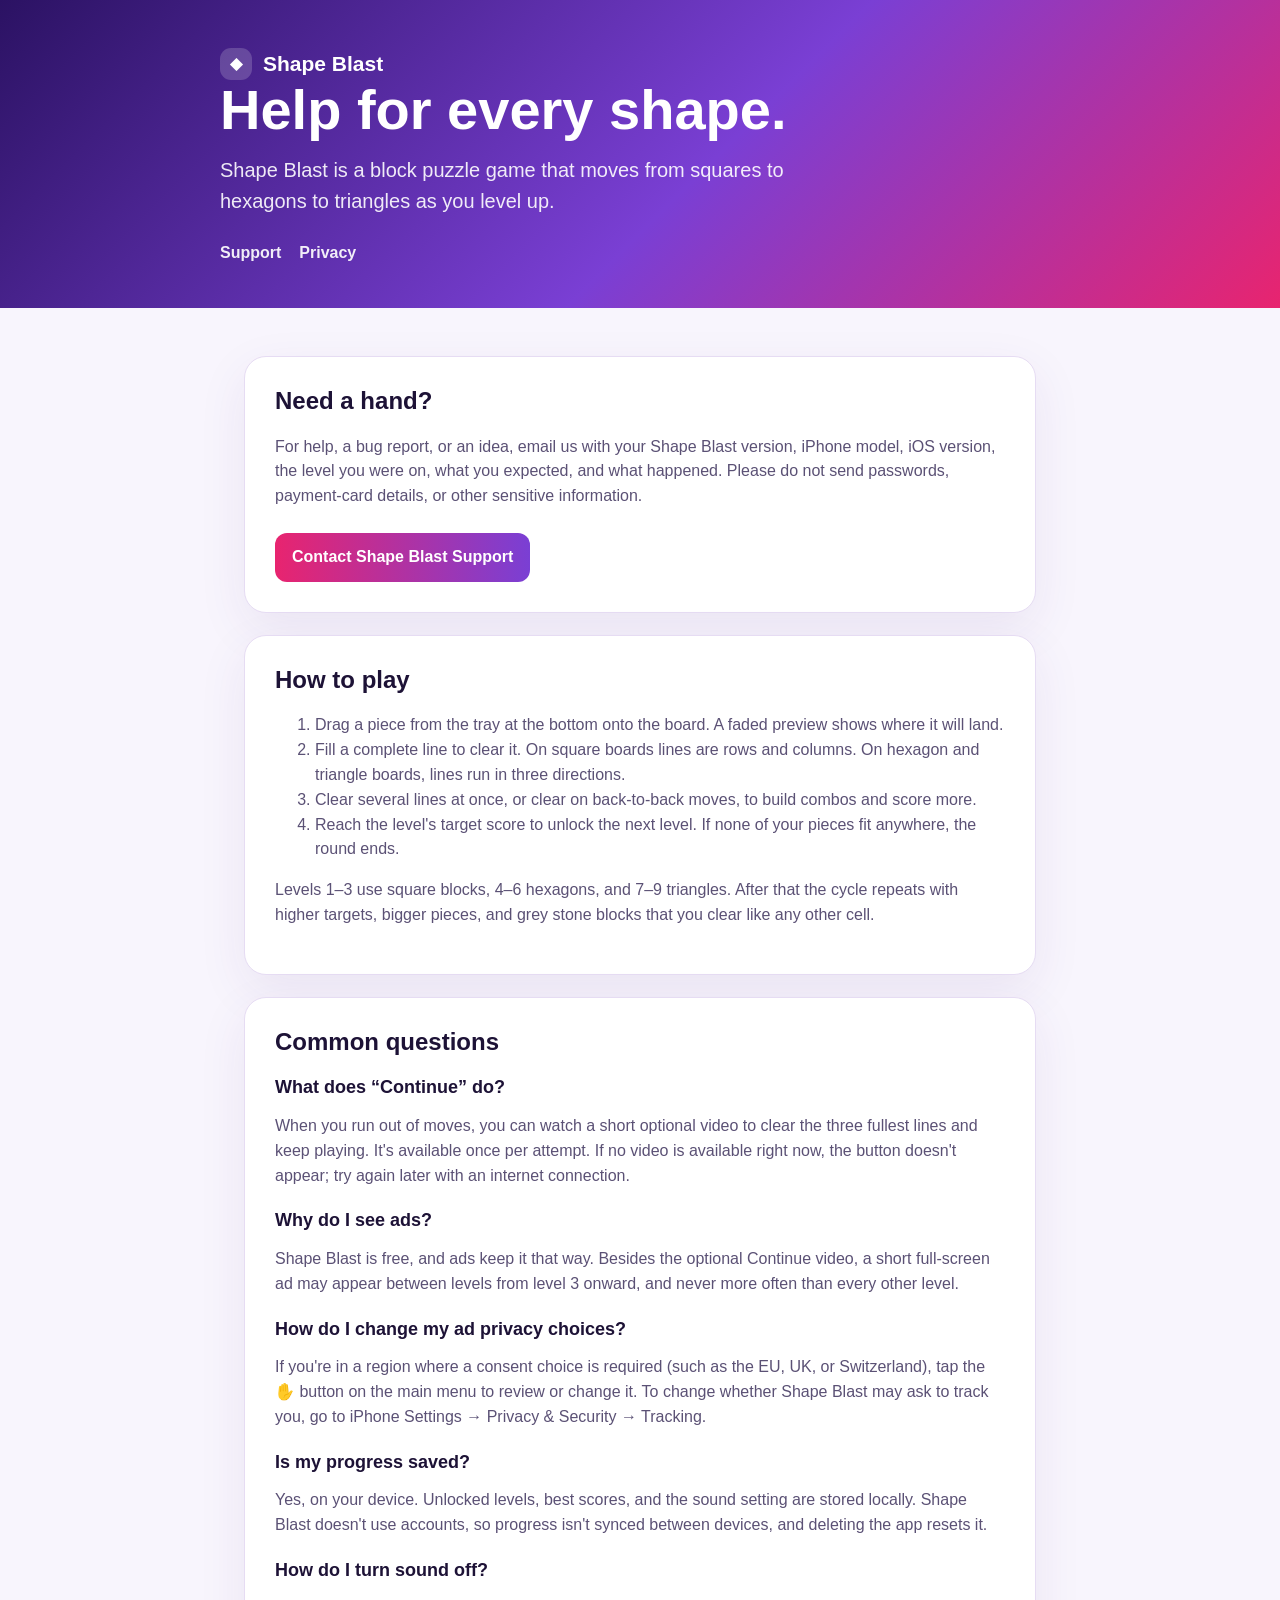
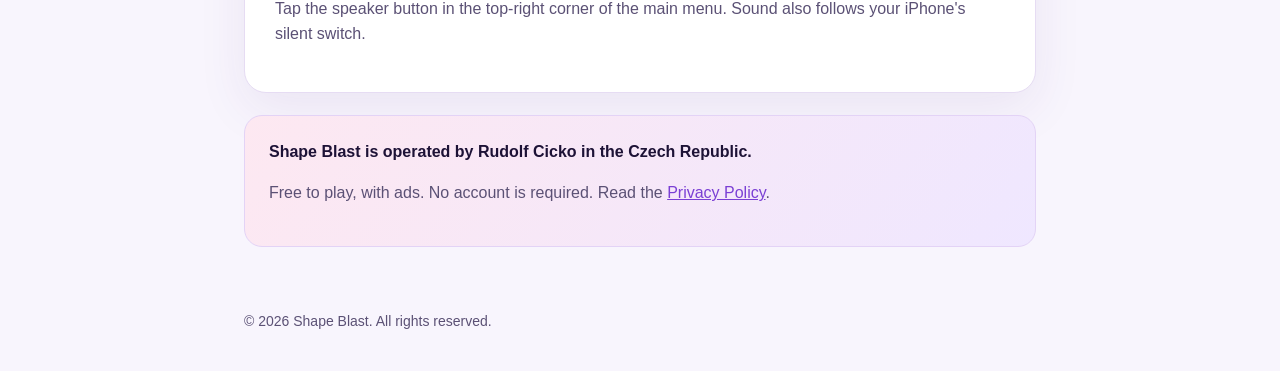
==== index.html @ b8735f48 "Add Shape Blast support page and privacy policy Co-Authored-By: Claude Opus 5.5 <noreply@anthropic.c" ====
<!doctype html>
<html lang="en">
  <head>
    <meta charset="utf-8">
    <meta name="viewport" content="width=device-width, initial-scale=1">
    <title>Shape Blast Support</title>
    <meta name="description" content="Help, how to play, and privacy information for Shape Blast, a block puzzle game with square, hexagon and triangle boards.">
    <link rel="stylesheet" href="styles.css">
  </head>
  <body>
    <header>
      <div class="wrap">
        <div class="brand"><span class="brand-mark">◆</span> Shape Blast</div>
        <div class="hero">
          <h1>Help for every shape.</h1>
          <p>Shape Blast is a block puzzle game that moves from squares to hexagons to triangles as you level up.</p>
        </div>
        <nav aria-label="Site"><a href="index.html">Support</a><a href="privacy.html">Privacy</a></nav>
      </div>
    </header>
    <main>
      <section class="card">
        <h2>Need a hand?</h2>
        <p>For help, a bug report, or an idea, email us with your Shape Blast version, iPhone model, iOS version, the level you were on, what you expected, and what happened. Please do not send passwords, payment-card details, or other sensitive information.</p>
        <a class="button" href="mailto:rudolfcickodev@gmail.com?subject=Shape%20Blast%20support">Contact Shape Blast Support</a>
      </section>

      <section class="card" style="margin-top:22px">
        <h2>How to play</h2>
        <ol>
          <li>Drag a piece from the tray at the bottom onto the board. A faded preview shows where it will land.</li>
          <li>Fill a complete line to clear it. On square boards lines are rows and columns. On hexagon and triangle boards, lines run in three directions.</li>
          <li>Clear several lines at once, or clear on back-to-back moves, to build combos and score more.</li>
          <li>Reach the level's target score to unlock the next level. If none of your pieces fit anywhere, the round ends.</li>
        </ol>
        <p>Levels 1–3 use square blocks, 4–6 hexagons, and 7–9 triangles. After that the cycle repeats with higher targets, bigger pieces, and grey stone blocks that you clear like any other cell.</p>
      </section>

      <section class="card" style="margin-top:22px">
        <h2>Common questions</h2>
        <h3>What does “Continue” do?</h3>
        <p>When you run out of moves, you can watch a short optional video to clear the three fullest lines and keep playing. It's available once per attempt. If no video is available right now, the button doesn't appear; try again later with an internet connection.</p>
        <h3>Why do I see ads?</h3>
        <p>Shape Blast is free, and ads keep it that way. Besides the optional Continue video, a short full-screen ad may appear between levels from level 3 onward, and never more often than every other level.</p>
        <h3>How do I change my ad privacy choices?</h3>
        <p>If you're in a region where a consent choice is required (such as the EU, UK, or Switzerland), tap the ✋ button on the main menu to review or change it. To change whether Shape Blast may ask to track you, go to iPhone Settings → Privacy &amp; Security → Tracking.</p>
        <h3>Is my progress saved?</h3>
        <p>Yes, on your device. Unlocked levels, best scores, and the sound setting are stored locally. Shape Blast doesn't use accounts, so progress isn't synced between devices, and deleting the app resets it.</p>
        <h3>How do I turn sound off?</h3>
        <p>Tap the speaker button in the top-right corner of the main menu. Sound also follows your iPhone's silent switch.</p>
      </section>

      <section class="contact">
        <strong>Shape Blast is operated by Rudolf Cicko in the Czech Republic.</strong>
        <p>Free to play, with ads. No account is required. Read the <a href="privacy.html">Privacy Policy</a>.</p>
      </section>
    </main>
    <footer>© 2026 Shape Blast. All rights reserved.</footer>
  </body>
</html>
---- styles.css ----
:root {
  color-scheme: light;
  --ink: #1d1236;
  --muted: #5b5175;
  --pink: #e8246f;
  --violet: #7a3fd4;
  --line: #e6dcf3;
  --wash: #f8f5fd;
}

* { box-sizing: border-box; }

body {
  margin: 0;
  font-family: -apple-system, BlinkMacSystemFont, "SF Pro Rounded", "SF Pro Display", "Segoe UI", sans-serif;
  background: var(--wash);
  color: var(--ink);
  line-height: 1.55;
}

a { color: var(--violet); }

header {
  background: linear-gradient(135deg, #2b1263 0%, #7a3fd4 55%, #e8246f 100%);
  color: white;
  padding: 48px 24px 42px;
}

.wrap { max-width: 840px; margin: 0 auto; }

.brand { display: flex; align-items: center; gap: 11px; font-size: 21px; font-weight: 800; }
.brand-mark { width: 32px; height: 32px; border-radius: 11px; background: rgba(255,255,255,.18); display: grid; place-items: center; font-size: 16px; }

nav { display: flex; flex-wrap: wrap; gap: 18px; margin-top: 24px; }
nav a { color: white; font-weight: 650; text-decoration: none; opacity: .92; }
nav a:hover { opacity: 1; text-decoration: underline; }

main { max-width: 840px; margin: 0 auto; padding: 48px 24px 64px; }

.card {
  background: white;
  border: 1px solid var(--line);
  border-radius: 22px;
  padding: 30px;
  box-shadow: 0 16px 50px rgba(74, 40, 130, .08);
}

.hero h1 { font-size: clamp(34px, 8vw, 56px); line-height: 1.05; margin: 0 0 16px; }
.hero p { font-size: 20px; color: rgba(255,255,255,.9); max-width: 620px; margin: 0; }

h1, h2, h3 { line-height: 1.15; }
h1 { margin: 0 0 14px; font-size: 40px; }
h2 { margin-top: 34px; font-size: 24px; }
.card > h2:first-child { margin-top: 0; }
h3 { margin: 22px 0 4px; font-size: 18px; }
p, li { color: var(--muted); }

.contact {
  background: linear-gradient(125deg, #fde8f1, #efe7ff);
  border: 1px solid #e3d3f6;
  border-radius: 18px;
  padding: 24px;
  margin-top: 22px;
}

.button {
  display: inline-block;
  margin-top: 8px;
  padding: 12px 17px;
  color: white;
  background: linear-gradient(90deg, var(--pink), var(--violet));
  border-radius: 12px;
  font-weight: 750;
  text-decoration: none;
}

footer { max-width: 840px; margin: 0 auto; padding: 0 24px 38px; color: var(--muted); font-size: 14px; }

@media (max-width: 540px) {
  header { padding-top: 34px; }
  .card { padding: 23px; border-radius: 18px; }
  main { padding-top: 30px; }
}
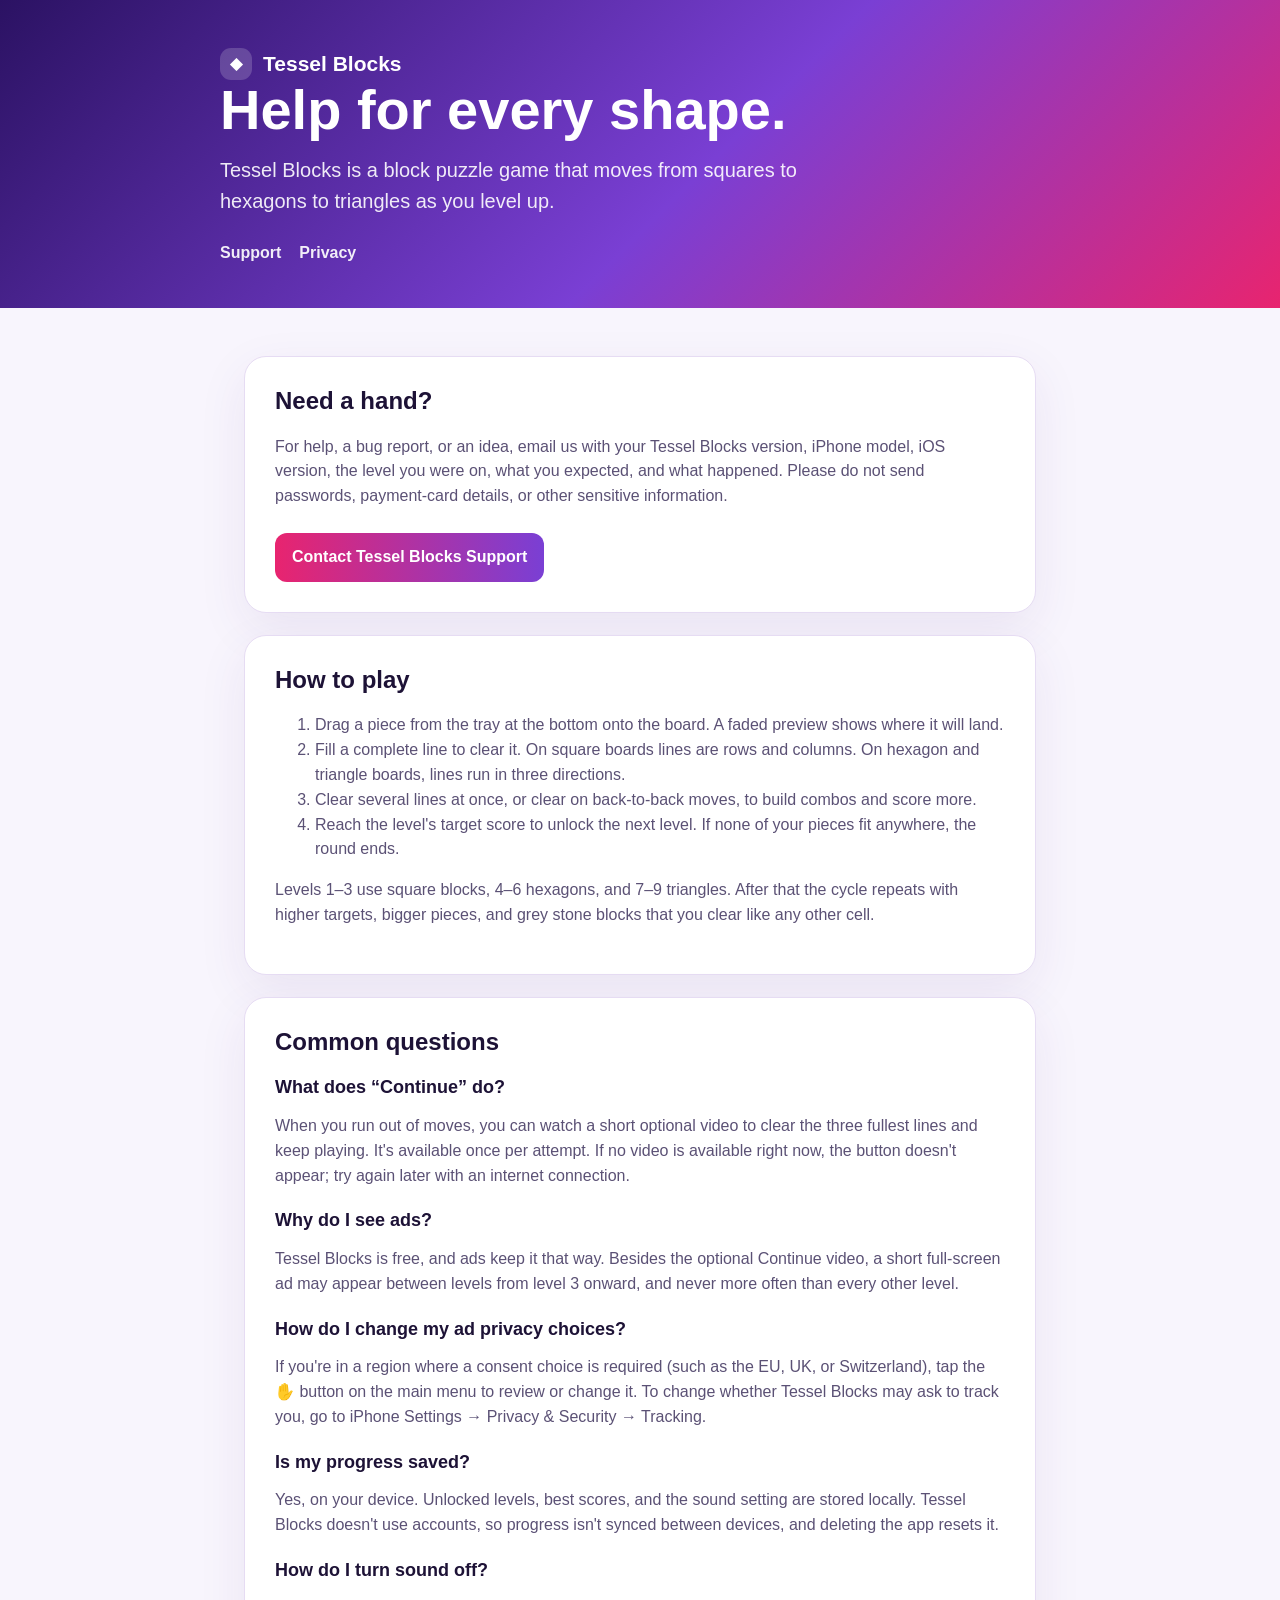
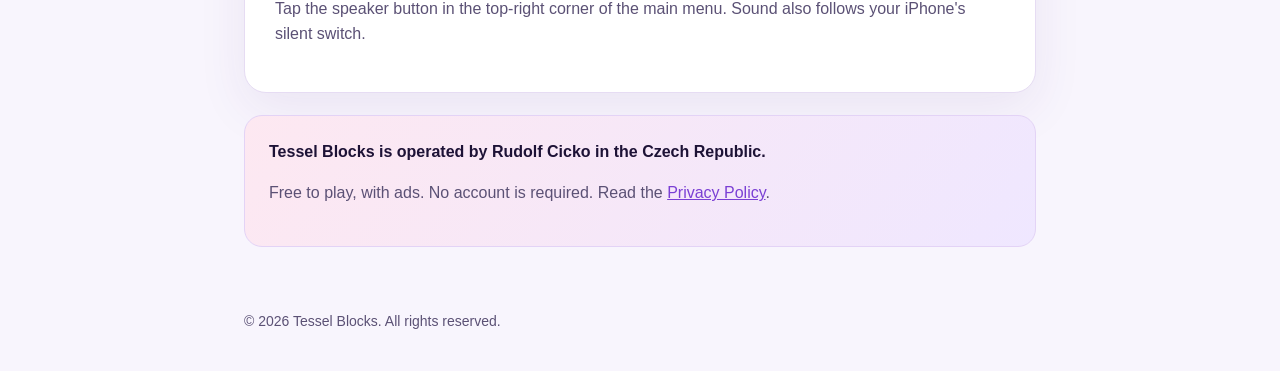
==== commit 23c8b14b: "Rename to Tessel Blocks Co-Authored-By: Claude Opus 5.5 <noreply@anthropic.com>" ====
--- a/index.html
+++ b/index.html
@@ -3,17 +3,17 @@
   <head>
     <meta charset="utf-8">
     <meta name="viewport" content="width=device-width, initial-scale=1">
-    <title>Shape Blast Support</title>
-    <meta name="description" content="Help, how to play, and privacy information for Shape Blast, a block puzzle game with square, hexagon and triangle boards.">
+    <title>Tessel Blocks Support</title>
+    <meta name="description" content="Help, how to play, and privacy information for Tessel Blocks, a block puzzle game with square, hexagon and triangle boards.">
     <link rel="stylesheet" href="styles.css">
   </head>
   <body>
     <header>
       <div class="wrap">
-        <div class="brand"><span class="brand-mark">◆</span> Shape Blast</div>
+        <div class="brand"><span class="brand-mark">◆</span> Tessel Blocks</div>
         <div class="hero">
           <h1>Help for every shape.</h1>
-          <p>Shape Blast is a block puzzle game that moves from squares to hexagons to triangles as you level up.</p>
+          <p>Tessel Blocks is a block puzzle game that moves from squares to hexagons to triangles as you level up.</p>
         </div>
         <nav aria-label="Site"><a href="index.html">Support</a><a href="privacy.html">Privacy</a></nav>
       </div>
@@ -21,8 +21,8 @@
     <main>
       <section class="card">
         <h2>Need a hand?</h2>
-        <p>For help, a bug report, or an idea, email us with your Shape Blast version, iPhone model, iOS version, the level you were on, what you expected, and what happened. Please do not send passwords, payment-card details, or other sensitive information.</p>
-        <a class="button" href="mailto:rudolfcickodev@gmail.com?subject=Shape%20Blast%20support">Contact Shape Blast Support</a>
+        <p>For help, a bug report, or an idea, email us with your Tessel Blocks version, iPhone model, iOS version, the level you were on, what you expected, and what happened. Please do not send passwords, payment-card details, or other sensitive information.</p>
+        <a class="button" href="mailto:rudolfcickodev@gmail.com?subject=Tessel%20Blocks%20support">Contact Tessel Blocks Support</a>
       </section>
 
       <section class="card" style="margin-top:22px">
@@ -41,20 +41,20 @@
         <h3>What does “Continue” do?</h3>
         <p>When you run out of moves, you can watch a short optional video to clear the three fullest lines and keep playing. It's available once per attempt. If no video is available right now, the button doesn't appear; try again later with an internet connection.</p>
         <h3>Why do I see ads?</h3>
-        <p>Shape Blast is free, and ads keep it that way. Besides the optional Continue video, a short full-screen ad may appear between levels from level 3 onward, and never more often than every other level.</p>
+        <p>Tessel Blocks is free, and ads keep it that way. Besides the optional Continue video, a short full-screen ad may appear between levels from level 3 onward, and never more often than every other level.</p>
         <h3>How do I change my ad privacy choices?</h3>
-        <p>If you're in a region where a consent choice is required (such as the EU, UK, or Switzerland), tap the ✋ button on the main menu to review or change it. To change whether Shape Blast may ask to track you, go to iPhone Settings → Privacy &amp; Security → Tracking.</p>
+        <p>If you're in a region where a consent choice is required (such as the EU, UK, or Switzerland), tap the ✋ button on the main menu to review or change it. To change whether Tessel Blocks may ask to track you, go to iPhone Settings → Privacy &amp; Security → Tracking.</p>
         <h3>Is my progress saved?</h3>
-        <p>Yes, on your device. Unlocked levels, best scores, and the sound setting are stored locally. Shape Blast doesn't use accounts, so progress isn't synced between devices, and deleting the app resets it.</p>
+        <p>Yes, on your device. Unlocked levels, best scores, and the sound setting are stored locally. Tessel Blocks doesn't use accounts, so progress isn't synced between devices, and deleting the app resets it.</p>
         <h3>How do I turn sound off?</h3>
         <p>Tap the speaker button in the top-right corner of the main menu. Sound also follows your iPhone's silent switch.</p>
       </section>
 
       <section class="contact">
-        <strong>Shape Blast is operated by Rudolf Cicko in the Czech Republic.</strong>
+        <strong>Tessel Blocks is operated by Rudolf Cicko in the Czech Republic.</strong>
         <p>Free to play, with ads. No account is required. Read the <a href="privacy.html">Privacy Policy</a>.</p>
       </section>
     </main>
-    <footer>© 2026 Shape Blast. All rights reserved.</footer>
+    <footer>© 2026 Tessel Blocks. All rights reserved.</footer>
   </body>
 </html>
